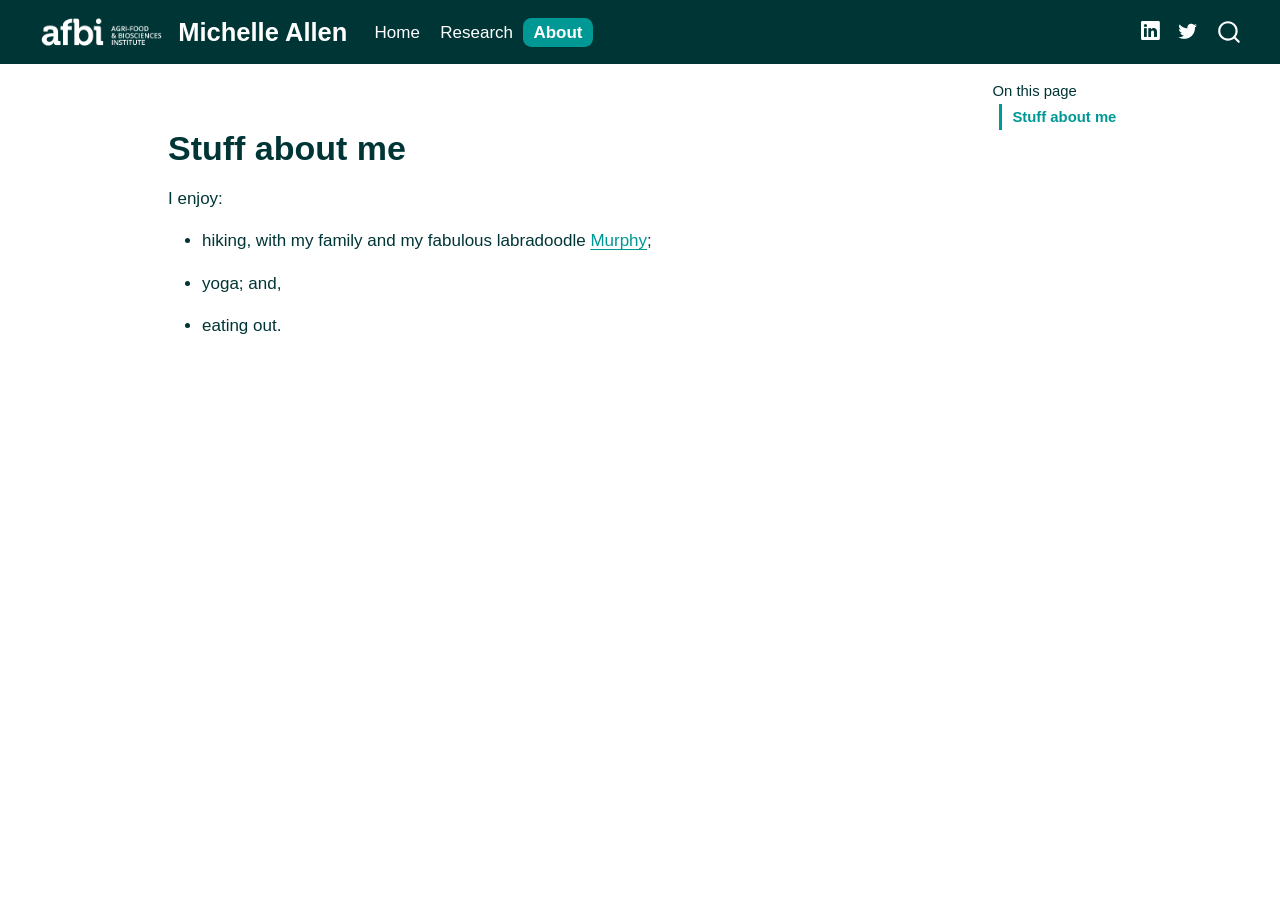
==== docs/about.html @ 397b0a5c "Initial commit" ====
<!DOCTYPE html>
<html xmlns="http://www.w3.org/1999/xhtml" lang="en" xml:lang="en"><head>

<meta charset="utf-8">
<meta name="generator" content="quarto-1.10.18">

<meta name="viewport" content="width=device-width, initial-scale=1.0, user-scalable=yes">


<title>about – Michelle Allen</title>
<style>
/* Default styles provided by pandoc.
** See https://pandoc.org/MANUAL.html#variables-for-html for config info.
*/
span.smallcaps{font-variant: small-caps;}
div.columns{display: flex; gap: 1.5em;}
div.column{flex: auto;}
@media screen {
div.columns{gap: min(4vw, 1.5em);}
div.column{overflow-x: auto;}
}
div.hanging-indent{margin-left: 1.5em; text-indent: -1.5em;}
ul.task-list{list-style: none;}
ul.task-list li input[type="checkbox"] {
  width: 0.8em;
  margin: 0 0.8em 0.2em -1em; /* quarto-specific, see https://github.com/quarto-dev/quarto-cli/issues/4556 */ 
  vertical-align: middle;
}
</style>


<script src="site_libs/quarto-nav/quarto-nav.js"></script>
<script src="site_libs/quarto-nav/headroom.min.js"></script>
<script src="site_libs/clipboard/clipboard.min.js"></script>
<script src="site_libs/quarto-search/autocomplete.umd.js"></script>
<script src="site_libs/quarto-search/fuse.min.js"></script>
<script src="site_libs/quarto-search/quarto-search.js"></script>
<meta name="quarto:offset" content="./">
<script src="site_libs/quarto-html/quarto.js" type="module"></script>
<script src="site_libs/quarto-html/tabsets/tabsets.js" type="module"></script>
<script src="site_libs/quarto-html/popper.min.js"></script>
<script src="site_libs/quarto-html/tippy.umd.min.js"></script>
<script src="site_libs/quarto-html/anchor.min.js"></script>
<link href="site_libs/quarto-html/tippy.css" rel="stylesheet">
<link href="site_libs/quarto-html/quarto-syntax-highlighting-64a204ab8560d761af7679ceaba22944.css" rel="stylesheet" id="quarto-text-highlighting-styles">
<script src="site_libs/bootstrap/bootstrap.min.js"></script>
<link href="site_libs/bootstrap/bootstrap-icons.css" rel="stylesheet">
<link href="site_libs/bootstrap/bootstrap-172ba59bd5e0b52282274ba0c0cc16fc.min.css" rel="stylesheet" append-hash="true" id="quarto-bootstrap" data-mode="light">
<script id="quarto-search-options" type="application/json">{
  "location": "navbar",
  "copy-button": false,
  "collapse-after": 3,
  "panel-placement": "end",
  "type": "overlay",
  "limit": 50,
  "keyboard-shortcut": [
    "f",
    "/",
    "s"
  ],
  "show-item-context": false,
  "language": {
    "search-no-results-text": "No results",
    "search-matching-documents-text": "matching documents",
    "search-copy-link-title": "Copy link to search",
    "search-hide-matches-text": "Hide additional matches",
    "search-more-match-text": "more match in this document",
    "search-more-matches-text": "more matches in this document",
    "search-clear-button-title": "Clear",
    "search-text-placeholder": "",
    "search-detached-cancel-button-title": "Cancel",
    "search-submit-button-title": "Submit",
    "search-label": "Search"
  }
}</script>


<link rel="stylesheet" href="afbi.css">
</head>

<body class="nav-fixed quarto-light">

<div id="quarto-search-results"></div>
  <header id="quarto-header" class="headroom fixed-top">
    <nav class="navbar navbar-expand-lg " data-bs-theme="dark">
      <div class="navbar-container container-fluid">
      <div class="navbar-brand-container mx-auto">
    <a href="https://www.afbini.gov.uk" class="navbar-brand navbar-brand-logo">
    <img src="./images/afbi-white.png" alt="" class="navbar-logo light-content">
    <img src="./images/afbi-white.png" alt="" class="navbar-logo dark-content">
    </a>
    <a class="navbar-brand" href="https://www.afbini.gov.uk">
    <span class="navbar-title">Michelle Allen</span>
    </a>
  </div>
            <div id="quarto-search" class="" title="Search"></div>
          <button class="navbar-toggler" type="button" data-bs-toggle="collapse" data-bs-target="#navbarCollapse" aria-controls="navbarCollapse" role="menu" aria-expanded="false" aria-label="Toggle navigation" onclick="if (window.quartoToggleHeadroom) { window.quartoToggleHeadroom(); }">
  <span class="navbar-toggler-icon"></span>
</button>
          <div class="collapse navbar-collapse" id="navbarCollapse">
            <ul class="navbar-nav navbar-nav-scroll me-auto">
  <li class="nav-item">
    <a class="nav-link" href="./index.html"> 
<span class="menu-text">Home</span></a>
  </li>  
  <li class="nav-item">
    <a class="nav-link" href="./research.html"> 
<span class="menu-text">Research</span></a>
  </li>  
  <li class="nav-item">
    <a class="nav-link active" href="./about.html" aria-current="page"> 
<span class="menu-text">About</span></a>
  </li>  
</ul>
            <ul class="navbar-nav navbar-nav-scroll ms-auto">
  <li class="nav-item compact">
    <a class="nav-link" href="https://www.linkedin.com"> <i class="bi bi-linkedin" role="img">
</i> 
<span class="menu-text"></span></a>
  </li>  
  <li class="nav-item compact">
    <a class="nav-link" href="https://twitter.com"> <i class="bi bi-twitter" role="img">
</i> 
<span class="menu-text"></span></a>
  </li>  
</ul>
          </div> <!-- /navcollapse -->
            <div class="quarto-navbar-tools">
</div>
      </div> <!-- /container-fluid -->
    </nav>
</header>
<!-- content -->
<div id="quarto-content" class="quarto-container page-columns page-rows-contents page-layout-article page-navbar">
<!-- sidebar -->
<!-- margin-sidebar -->
    <div id="quarto-margin-sidebar" class="sidebar margin-sidebar">
        <nav id="TOC" role="doc-toc" class="toc-active">
    <h2 id="toc-title">On this page</h2>
   
  <ul>
  <li><a href="#stuff-about-me" id="toc-stuff-about-me" class="nav-link active" data-scroll-target="#stuff-about-me">Stuff about me</a></li>
  </ul>
</nav>
    </div>
<!-- main -->
<main class="content" id="quarto-document-content"><header id="title-block-header" class="quarto-title-block"></header>




<section id="stuff-about-me" class="level1">
<h1>Stuff about me</h1>
<p>I enjoy:</p>
<ul>
<li><p>hiking, with my family and my fabulous labradoodle <a href="./research.html#image-labradoodle">Murphy</a>;</p></li>
<li><p>yoga; and,</p></li>
<li><p>eating out.</p></li>
</ul>


</section>

</main> <!-- /main -->
<script id="quarto-html-after-body" type="application/javascript">
  window.document.addEventListener("DOMContentLoaded", function (event) {
    const icon = "";
    const anchorJS = new window.AnchorJS();
    anchorJS.options = {
      placement: 'right',
      icon: icon
    };
    anchorJS.add('.anchored');
    const isCodeAnnotation = (el) => {
      for (const clz of el.classList) {
        if (clz.startsWith('code-annotation-')) {                     
          return true;
        }
      }
      return false;
    }
    const onCopySuccess = function(e) {
      // button target
      const button = e.trigger;
      // don't keep focus
      button.blur();
      // flash "checked"
      button.classList.add('code-copy-button-checked');
      var currentTitle = button.getAttribute("title");
      button.setAttribute("title", "Copied!");
      let tooltip;
      if (window.bootstrap) {
        button.setAttribute("data-bs-toggle", "tooltip");
        button.setAttribute("data-bs-placement", "left");
        button.setAttribute("data-bs-title", "Copied!");
        tooltip = new bootstrap.Tooltip(button, 
          { trigger: "manual", 
            customClass: "code-copy-button-tooltip",
            offset: [0, -8]});
        tooltip.show();    
      }
      setTimeout(function() {
        if (tooltip) {
          tooltip.hide();
          button.removeAttribute("data-bs-title");
          button.removeAttribute("data-bs-toggle");
          button.removeAttribute("data-bs-placement");
        }
        button.setAttribute("title", currentTitle);
        button.classList.remove('code-copy-button-checked');
      }, 1000);
      // clear code selection
      e.clearSelection();
    }
    const getTextToCopy = function(trigger) {
      const outerScaffold = trigger.parentElement.cloneNode(true);
      const codeEl = outerScaffold.querySelector('code');
      for (const childEl of codeEl.children) {
        if (isCodeAnnotation(childEl)) {
          childEl.remove();
        }
      }
      return codeEl.innerText;
    }
    const clipboard = new window.ClipboardJS('.code-copy-button:not([data-in-quarto-modal])', {
      text: getTextToCopy
    });
    clipboard.on('success', onCopySuccess);
    if (window.document.getElementById('quarto-embedded-source-code-modal')) {
      const clipboardModal = new window.ClipboardJS('.code-copy-button[data-in-quarto-modal]', {
        text: getTextToCopy,
        container: window.document.getElementById('quarto-embedded-source-code-modal')
      });
      clipboardModal.on('success', onCopySuccess);
    }
      var localhostRegex = new RegExp(/^(?:http|https):\/\/localhost\:?[0-9]*\//);
      var mailtoRegex = new RegExp(/^mailto:/);
        var filterRegex = new RegExp('/' + window.location.host + '/');
      var isInternal = (href) => {
          return filterRegex.test(href) || localhostRegex.test(href) || mailtoRegex.test(href);
      }
      // Inspect non-navigation links and adorn them if external
     var links = window.document.querySelectorAll('a[href]:not(.nav-link):not(.navbar-brand):not(.toc-action):not(.sidebar-link):not(.sidebar-item-toggle):not(.pagination-link):not(.no-external):not([aria-hidden]):not(.dropdown-item):not(.quarto-navigation-tool):not(.about-link)');
      for (var i=0; i<links.length; i++) {
        const link = links[i];
        if (!isInternal(link.href)) {
          // undo the damage that might have been done by quarto-nav.js in the case of
          // links that we want to consider external
          if (link.dataset.originalHref !== undefined) {
            link.href = link.dataset.originalHref;
          }
        }
      }
    function tippyHover(el, contentFn, onTriggerFn, onUntriggerFn) {
      const config = {
        allowHTML: true,
        maxWidth: 500,
        delay: 100,
        arrow: false,
        appendTo: function(el) {
            return el.parentElement;
        },
        interactive: true,
        interactiveBorder: 10,
        theme: 'quarto',
        placement: 'bottom-start',
      };
      if (contentFn) {
        config.content = contentFn;
      }
      if (onTriggerFn) {
        config.onTrigger = onTriggerFn;
      }
      if (onUntriggerFn) {
        config.onUntrigger = onUntriggerFn;
      }
      window.tippy(el, config); 
    }
    const noterefs = window.document.querySelectorAll('a[role="doc-noteref"]');
    for (var i=0; i<noterefs.length; i++) {
      const ref = noterefs[i];
      tippyHover(ref, function() {
        // use id or data attribute instead here
        let href = ref.getAttribute('data-footnote-href') || ref.getAttribute('href');
        try { href = new URL(href).hash; } catch {}
        const id = href.replace(/^#\/?/, "");
        const note = window.document.getElementById(id);
        if (note) {
          return note.innerHTML;
        } else {
          return "";
        }
      });
    }
    const xrefs = window.document.querySelectorAll('a.quarto-xref');
    const processXRef = (id, note) => {
      // Strip column container classes
      const stripColumnClz = (el) => {
        el.classList.remove("page-full", "page-columns");
        if (el.children) {
          for (const child of el.children) {
            stripColumnClz(child);
          }
        }
      }
      stripColumnClz(note)
      if (id === null || id.startsWith('sec-')) {
        // Special case sections, only their first couple elements
        const container = document.createElement("div");
        if (note.children && note.children.length > 2) {
          container.appendChild(note.children[0].cloneNode(true));
          for (let i = 1; i < note.children.length; i++) {
            const child = note.children[i];
            if (child.tagName === "P" && child.innerText === "") {
              continue;
            } else {
              container.appendChild(child.cloneNode(true));
              break;
            }
          }
          if (window.Quarto?.typesetMath) {
            window.Quarto.typesetMath(container);
          }
          return container.innerHTML
        } else {
          if (window.Quarto?.typesetMath) {
            window.Quarto.typesetMath(note);
          }
          return note.innerHTML;
        }
      } else {
        // Remove any anchor links if they are present
        const anchorLink = note.querySelector('a.anchorjs-link');
        if (anchorLink) {
          anchorLink.remove();
        }
        if (window.Quarto?.typesetMath) {
          window.Quarto.typesetMath(note);
        }
        if (note.classList.contains("callout")) {
          return note.outerHTML;
        } else {
          return note.innerHTML;
        }
      }
    }
    for (var i=0; i<xrefs.length; i++) {
      const xref = xrefs[i];
      tippyHover(xref, undefined, function(instance) {
        instance.disable();
        let url = xref.getAttribute('href');
        let hash = undefined; 
        if (url.startsWith('#')) {
          hash = url;
        } else {
          try { hash = new URL(url).hash; } catch {}
        }
        if (hash) {
          const id = hash.replace(/^#\/?/, "");
          const note = window.document.getElementById(id);
          if (note !== null) {
            try {
              const html = processXRef(id, note.cloneNode(true));
              instance.setContent(html);
            } finally {
              instance.enable();
              instance.show();
            }
          } else {
            // See if we can fetch this
            fetch(url.split('#')[0])
            .then(res => res.text())
            .then(html => {
              const parser = new DOMParser();
              const htmlDoc = parser.parseFromString(html, "text/html");
              const note = htmlDoc.getElementById(id);
              if (note !== null) {
                const html = processXRef(id, note);
                instance.setContent(html);
              } 
            }).finally(() => {
              instance.enable();
              instance.show();
            });
          }
        } else {
          // See if we can fetch a full url (with no hash to target)
          // This is a special case and we should probably do some content thinning / targeting
          fetch(url)
          .then(res => res.text())
          .then(html => {
            const parser = new DOMParser();
            const htmlDoc = parser.parseFromString(html, "text/html");
            const note = htmlDoc.querySelector('main.content');
            if (note !== null) {
              // This should only happen for chapter cross references
              // (since there is no id in the URL)
              // remove the first header
              if (note.children.length > 0 && note.children[0].tagName === "HEADER") {
                note.children[0].remove();
              }
              const html = processXRef(null, note);
              instance.setContent(html);
            } 
          }).finally(() => {
            instance.enable();
            instance.show();
          });
        }
      }, function(instance) {
      });
    }
        let selectedAnnoteEl;
        const selectorForAnnotation = ( cell, annotation) => {
          let cellAttr = 'data-code-cell="' + cell + '"';
          let lineAttr = 'data-code-annotation="' +  annotation + '"';
          const selector = 'span[' + cellAttr + '][' + lineAttr + ']';
          return selector;
        }
        const selectCodeLines = (annoteEl) => {
          const doc = window.document;
          const targetCell = annoteEl.getAttribute("data-target-cell");
          const targetAnnotation = annoteEl.getAttribute("data-target-annotation");
          const annoteSpan = window.document.querySelector(selectorForAnnotation(targetCell, targetAnnotation));
          const lines = annoteSpan.getAttribute("data-code-lines").split(",");
          const lineIds = lines.map((line) => {
            return targetCell + "-" + line;
          })
          let top = null;
          let height = null;
          let parent = null;
          if (lineIds.length > 0) {
              //compute the position of the single el (top and bottom and make a div)
              const el = window.document.getElementById(lineIds[0]);
              top = el.offsetTop;
              height = el.offsetHeight;
              parent = el.parentElement.parentElement;
            if (lineIds.length > 1) {
              const lastEl = window.document.getElementById(lineIds[lineIds.length - 1]);
              const bottom = lastEl.offsetTop + lastEl.offsetHeight;
              height = bottom - top;
            }
            if (top !== null && height !== null && parent !== null) {
              // cook up a div (if necessary) and position it 
              let div = window.document.getElementById("code-annotation-line-highlight");
              if (div === null) {
                div = window.document.createElement("div");
                div.setAttribute("id", "code-annotation-line-highlight");
                div.style.position = 'absolute';
                parent.appendChild(div);
              }
              div.style.top = top - 2 + "px";
              div.style.height = height + 4 + "px";
              div.style.left = 0;
              let gutterDiv = window.document.getElementById("code-annotation-line-highlight-gutter");
              if (gutterDiv === null) {
                gutterDiv = window.document.createElement("div");
                gutterDiv.setAttribute("id", "code-annotation-line-highlight-gutter");
                gutterDiv.style.position = 'absolute';
                const codeCell = window.document.getElementById(targetCell);
                const gutter = codeCell.querySelector('.code-annotation-gutter');
                gutter.appendChild(gutterDiv);
              }
              gutterDiv.style.top = top - 2 + "px";
              gutterDiv.style.height = height + 4 + "px";
            }
            selectedAnnoteEl = annoteEl;
          }
        };
        const unselectCodeLines = () => {
          const elementsIds = ["code-annotation-line-highlight", "code-annotation-line-highlight-gutter"];
          elementsIds.forEach((elId) => {
            const div = window.document.getElementById(elId);
            if (div) {
              div.remove();
            }
          });
          selectedAnnoteEl = undefined;
        };
          // Handle positioning of the toggle
      window.addEventListener(
        "resize",
        throttle(() => {
          elRect = undefined;
          if (selectedAnnoteEl) {
            selectCodeLines(selectedAnnoteEl);
          }
        }, 10)
      );
      function throttle(fn, ms) {
      let throttle = false;
      let timer;
        return (...args) => {
          if(!throttle) { // first call gets through
              fn.apply(this, args);
              throttle = true;
          } else { // all the others get throttled
              if(timer) clearTimeout(timer); // cancel #2
              timer = setTimeout(() => {
                fn.apply(this, args);
                timer = throttle = false;
              }, ms);
          }
        };
      }
        // Attach click handler to the DT
        const annoteDls = window.document.querySelectorAll('dt[data-target-cell]');
        for (const annoteDlNode of annoteDls) {
          annoteDlNode.addEventListener('click', (event) => {
            const clickedEl = event.target;
            if (clickedEl !== selectedAnnoteEl) {
              unselectCodeLines();
              const activeEl = window.document.querySelector('dt[data-target-cell].code-annotation-active');
              if (activeEl) {
                activeEl.classList.remove('code-annotation-active');
              }
              selectCodeLines(clickedEl);
              clickedEl.classList.add('code-annotation-active');
            } else {
              // Unselect the line
              unselectCodeLines();
              clickedEl.classList.remove('code-annotation-active');
            }
          });
        }
    const findCites = (el) => {
      const parentEl = el.parentElement;
      if (parentEl) {
        const cites = parentEl.dataset.cites;
        if (cites) {
          return {
            el,
            cites: cites.split(' ')
          };
        } else {
          return findCites(el.parentElement)
        }
      } else {
        return undefined;
      }
    };
    var bibliorefs = window.document.querySelectorAll('a[role="doc-biblioref"]');
    for (var i=0; i<bibliorefs.length; i++) {
      const ref = bibliorefs[i];
      const citeInfo = findCites(ref);
      if (citeInfo) {
        tippyHover(citeInfo.el, function() {
          var popup = window.document.createElement('div');
          citeInfo.cites.forEach(function(cite) {
            var citeDiv = window.document.createElement('div');
            citeDiv.classList.add('hanging-indent');
            citeDiv.classList.add('csl-entry');
            var biblioDiv = window.document.getElementById('ref-' + cite);
            if (biblioDiv) {
              citeDiv.innerHTML = biblioDiv.innerHTML;
            }
            popup.appendChild(citeDiv);
          });
          return popup.innerHTML;
        });
      }
    }
  });
  </script>
</div> <!-- /content -->




</body></html>
---- docs/site_libs/quarto-html/tippy.css ----
.tippy-box[data-animation=fade][data-state=hidden]{opacity:0}[data-tippy-root]{max-width:calc(100vw - 10px)}.tippy-box{position:relative;background-color:#333;color:#fff;border-radius:4px;font-size:14px;line-height:1.4;white-space:normal;outline:0;transition-property:transform,visibility,opacity}.tippy-box[data-placement^=top]>.tippy-arrow{bottom:0}.tippy-box[data-placement^=top]>.tippy-arrow:before{bottom:-7px;left:0;border-width:8px 8px 0;border-top-color:initial;transform-origin:center top}.tippy-box[data-placement^=bottom]>.tippy-arrow{top:0}.tippy-box[data-placement^=bottom]>.tippy-arrow:before{top:-7px;left:0;border-width:0 8px 8px;border-bottom-color:initial;transform-origin:center bottom}.tippy-box[data-placement^=left]>.tippy-arrow{right:0}.tippy-box[data-placement^=left]>.tippy-arrow:before{border-width:8px 0 8px 8px;border-left-color:initial;right:-7px;transform-origin:center left}.tippy-box[data-placement^=right]>.tippy-arrow{left:0}.tippy-box[data-placement^=right]>.tippy-arrow:before{left:-7px;border-width:8px 8px 8px 0;border-right-color:initial;transform-origin:center right}.tippy-box[data-inertia][data-state=visible]{transition-timing-function:cubic-bezier(.54,1.5,.38,1.11)}.tippy-arrow{width:16px;height:16px;color:#333}.tippy-arrow:before{content:"";position:absolute;border-color:transparent;border-style:solid}.tippy-content{position:relative;padding:5px 9px;z-index:1}
---- docs/site_libs/quarto-html/quarto-syntax-highlighting-64a204ab8560d761af7679ceaba22944.css ----
/* quarto syntax highlight colors */
:root {
  --quarto-hl-ot-color: #003B4F;
  --quarto-hl-at-color: #657422;
  --quarto-hl-ss-color: #20794D;
  --quarto-hl-an-color: #5E5E5E;
  --quarto-hl-fu-color: #4758AB;
  --quarto-hl-st-color: #20794D;
  --quarto-hl-cf-color: #003B4F;
  --quarto-hl-op-color: #5E5E5E;
  --quarto-hl-er-color: #AD0000;
  --quarto-hl-bn-color: #AD0000;
  --quarto-hl-al-color: #AD0000;
  --quarto-hl-va-color: #111111;
  --quarto-hl-bu-color: inherit;
  --quarto-hl-ex-color: inherit;
  --quarto-hl-pp-color: #AD0000;
  --quarto-hl-in-color: #5E5E5E;
  --quarto-hl-vs-color: #20794D;
  --quarto-hl-wa-color: #5E5E5E;
  --quarto-hl-do-color: #5E5E5E;
  --quarto-hl-im-color: #00769E;
  --quarto-hl-ch-color: #20794D;
  --quarto-hl-dt-color: #AD0000;
  --quarto-hl-fl-color: #AD0000;
  --quarto-hl-co-color: #5E5E5E;
  --quarto-hl-cv-color: #5E5E5E;
  --quarto-hl-cn-color: #8f5902;
  --quarto-hl-sc-color: #5E5E5E;
  --quarto-hl-dv-color: #AD0000;
  --quarto-hl-kw-color: #003B4F;
}

/* other quarto variables */
:root {
  --quarto-font-monospace: SFMono-Regular, Menlo, Monaco, Consolas, "Liberation Mono", "Courier New", monospace;
}

/* syntax highlight based on Pandoc's rules */
pre > code.sourceCode > span {
  color: #003B4F;
}

code.sourceCode > span {
  color: #003B4F;
}

div.sourceCode,
div.sourceCode pre.sourceCode {
  color: #003B4F;
}

/* Normal */
code span {
  color: #003B4F;
}

/* Alert */
code span.al {
  color: #AD0000;
  font-style: inherit;
}

/* Annotation */
code span.an {
  color: #5E5E5E;
  font-style: inherit;
}

/* Attribute */
code span.at {
  color: #657422;
  font-style: inherit;
}

/* BaseN */
code span.bn {
  color: #AD0000;
  font-style: inherit;
}

/* BuiltIn */
code span.bu {
  font-style: inherit;
}

/* ControlFlow */
code span.cf {
  color: #003B4F;
  font-weight: bold;
  font-style: inherit;
}

/* Char */
code span.ch {
  color: #20794D;
  font-style: inherit;
}

/* Constant */
code span.cn {
  color: #8f5902;
  font-style: inherit;
}

/* Comment */
code span.co {
  color: #5E5E5E;
  font-style: inherit;
}

/* CommentVar */
code span.cv {
  color: #5E5E5E;
  font-style: italic;
}

/* Documentation */
code span.do {
  color: #5E5E5E;
  font-style: italic;
}

/* DataType */
code span.dt {
  color: #AD0000;
  font-style: inherit;
}

/* DecVal */
code span.dv {
  color: #AD0000;
  font-style: inherit;
}

/* Error */
code span.er {
  color: #AD0000;
  font-style: inherit;
}

/* Extension */
code span.ex {
  font-style: inherit;
}

/* Float */
code span.fl {
  color: #AD0000;
  font-style: inherit;
}

/* Function */
code span.fu {
  color: #4758AB;
  font-style: inherit;
}

/* Import */
code span.im {
  color: #00769E;
  font-style: inherit;
}

/* Information */
code span.in {
  color: #5E5E5E;
  font-style: inherit;
}

/* Keyword */
code span.kw {
  color: #003B4F;
  font-weight: bold;
  font-style: inherit;
}

/* Operator */
code span.op {
  color: #5E5E5E;
  font-style: inherit;
}

/* Other */
code span.ot {
  color: #003B4F;
  font-style: inherit;
}

/* Preprocessor */
code span.pp {
  color: #AD0000;
  font-style: inherit;
}

/* SpecialChar */
code span.sc {
  color: #5E5E5E;
  font-style: inherit;
}

/* SpecialString */
code span.ss {
  color: #20794D;
  font-style: inherit;
}

/* String */
code span.st {
  color: #20794D;
  font-style: inherit;
}

/* Variable */
code span.va {
  color: #111111;
  font-style: inherit;
}

/* VerbatimString */
code span.vs {
  color: #20794D;
  font-style: inherit;
}

/* Warning */
code span.wa {
  color: #5E5E5E;
  font-style: italic;
}

.prevent-inlining {
  content: "</";
}

/*# sourceMappingURL=9d8d5bb603a83b8298b89080a598c93b.css.map */
---- docs/afbi.css ----
/* Main font colour */ 
 body {
  color: #003536 !important; /* Main font color */
  font-family: "Open Sans", Sans-Serif;
}

/* Main content links */
main a {
  color: #009895 !important;
  text-decoration: underline;
}

main a:hover {
  color: #009895 !important;
  font-weight: 700;
  text-decoration: underline;
  text-decoration-thickness: 3px;
}

/* Header background above announcement (and behind it) */
#quarto-header {
  background-color: #009895 !important; /* AFBI blue */
}


/* Base page footer styling */
.nav-footer {
  background-color: #003536 !important;
  color: #ffffff !important;
  padding: 0rem !important;
  margin: 0rem !important;
  font-size: 0.9rem;
  min-height: 1.5rem;
  display: flex;
  align-items: center !important;
}


.nav-footer p {
  margin: 0rem !important;
  font-weight: 700;
  font-style: italic;
}


.navbar-logo {
  display: inline-block;
  vertical-align: middle;
  href: 'https://www.afbini.gov.uk';
  padding-bottom: 0px;
  padding-top: 0px;
  padding-right: 0px;
  padding-left: 0px;
  max-height: 50px;
  max-width: 150px;
}

/* Replace AFBI text with logo */
.navbar .navbar-nav .nav-link[href*="afbini.gov.uk"] {
  font-size: 0;
}

.navbar .navbar-nav .nav-link[href*="afbini.gov.uk"]::before {
  content: "";
  display: inline-block;
  background-image: url("logo/afbi-white.png");
  background-repeat: no-repeat;
  background-size: contain;
  height: 40px;
  width: 160px;
}

/* Reduce navbar height */
.navbar {
  padding-top: 0.1rem;
  padding-bottom: 0.1rem;
}

/* Reduce vertical padding of navigation links */
.navbar-nav .nav-link {
  padding-top: 0.1rem;
  padding-bottom: 0.1rem;
}

/* Bold the website title in the navbar */
.navbar-brand {
  font-weight: 700;
  font-size: 1.5rem;
  color: white !important;
}

/* Allow brand (logo + title) to wrap */
.navbar-brand-container {
  display: flex;
  align-items: center;
  flex-wrap: wrap;
  gap: 0.1rem;
}

/* Allow the title text to wrap */
.navbar-title {
  white-space: normal;
  line-height: 1.1;
}


/* Active navbar link background */
.navbar .nav-link.active,
.navbar-nav .nav-link.show {
  background-color: #009895 !important; /* colour of your choice */
  color: #ffffff !important;
  border-radius: 0.5rem; /* optional */
  font-weight: bold;
}

/* Navbar text */
.navbar,
.navbar-nav .nav-link,
.navbar-brand,
.navbar-title {
  color: white !important;
}

/* Navbar text on hover */
.navbar-nav .nav-link:hover,
.navbar-brand:hover,
.navbar-title:hover {
  color: white !important;
  font-weight: bold;
}


/* Quarto search icon */
.aa-SubmitIcon {
  color: white !important;
  fill: white !important
}

/* TOC inactive */
#TOC a {
  color: #003536 !important;
  font-weight: 400 !important;
}

/* TOC hover */
#TOC a:hover {
  color: #009895 !important;
  font-weight: 400 !important;
  text-decoration: none;
}

/* TOC active */
#TOC .active,
#TOC a.active {
  color: #009895 !important;
  font-weight: 700 !important;
  border-left: 3px solid #009895 !important;
}

/* Card header background colour and text colour */
.card-header {
  background-color: #009895 !important; /* colour of your choice */
  color: #ffffff !important;
  font-weight: bold;
}


/* Change border colour of all cards */
.card {
  border: 1.5px solid #009895 !important;   /* your colour */
  background-color: #F6FAFA !important;
}


.navbar, .navbar-brand .navbar-nav{
  background-color: #003536;
  border-color: #009895 !important;
  color: white !important;
  height: auto;
}

.navbar-inverse .navbar-nav > .active > a,
.navbar-inverse .navbar-nav > li > a:hover,
.navbar-inverse .navbar-nav > li > a:focus {
    background-color: #009895;
    color: white !important;
}

.navbar-inverse .navbar-nav > .active > a:hover,
.navbar-inverse .navbar-nav > .active > a:focus {
  color: white !important;
  background-color: #009895;
}

.navbar-inverse .navbar-toggle:active,
.navbar-inverse .navbar-toggle:hover,
.navbar-inverse .navbar-toggle:focus {
  background-color: #009895;
}

.navbar-inverse .navbar-collapse,
.navbar-inverse .navbar-form {
  border-color: #009895;
}

.nav-tabs >li.active >a, 
.nav-tabs >li .active >a:focus, 
.nav-tabs >li .active>a:hover{
 border-bottom-color: 1px solid transparent; 
 background-color: #009895 !important;
 color: #FFFFFF !important;
}




.nav>li>a {
    position: relative;
    display: block;
    color: #009895;
}

.nav-pills>li.active>a, .nav-pills>li.active>a:hover, .nav-pills>li.active>a:focus {
    color: white !important;
    background-color: #009895;
}

.dropdown-menu > .active > a,
.dropdown-menu > .active > a:hover
.dropdown-menu > .active > a:focus {
  color: #ffffff!important; 
  background-color: #009895!important;
}


/* Change all font colour */
.dygraph-container {
  color: #003536 !important;   /* replace with your colour */
}

/* dygraph styling main title */
.dygraph-title {
  text-align: left !important;
  margin-top: 0px !important;
  margin-bottom: 0px !important;
}

/* y‑axis line */
.dygraph-xaxis,
.dygraph-yaxis {
  stroke: #DEDAD7 !important;     /* your chosen colour */
  stroke-width: 1.5px !important;
}


/* dygraph styling y axis labels */
.dygraph-axis-label-y {
  padding-right: 10px !important;   /* Increase this value for more space */
}

/* dygraph styling x axis labels */
.dygraph-axis-label-x {
  font-size: 13px !important;   /* adjust size here */
  white-space: nowrap !important;     /* prevents wrapping */
  padding-right: 0px !important;
  padding-left: 0px !important;
  margin-left: 0px !important;
  margin-right: 0px !important;
}

/* dygraph legend styling */
.dygraph-legend {
  background-color: #F4F9F9 !important;  
  font-weight: bold !important;
  top: 2px !important;   /* adjust upwards */
}


/* Dashboard header */
.dashboard-header {
  display: flex;
  justify-content: flex-end;
  font-size: 0.9rem;
  opacity: 0.85;
  white-space: nowrap;
  padding-bottom: 0 !important;
  margin-bottom: 0 !important;
  gap: 0 !important;
  color: #003536 !important; /* Main font color */
  overflow: hidden;
}



/* Tighten spacing BELOW "Last updated" header */
.dashboard-header.bslib-grid-item.html-fill-item {
  margin-bottom: 0 !important;
  padding-bottom: 0 !important;
  gap: 0 !important;
}


.bslib-page-fill {
  gap: 0 !important;
  padding: 0 !important;
  margin: 0 !important;
}

.quarto-dashboard .quarto-dashboard-content>.tab-content>.dashboard-page>.dashboard-toolbar-container>.toolbar-content, .quarto-dashboard .quarto-dashboard-content>.tab-content>.dashboard-page:not(.dashboard-sidebar-container)>*:not(.dashboard-toolbar-container) {
    padding: 0.5em;
}


/* ===== FORCE mobile font scaling in Quarto dashboards ===== */
@media (max-width: 768px) {

  /* Entire dashboard content */
  .dashboard,
  .dashboard-content,
  .content {
    font-size: 0.85rem;
  }

  /* Card bodies (this is the key selector) */
  .dashboard .card-body {
    font-size: 0.85rem;
  }

  /* Card titles */
  .dashboard .card-title {
    font-size: 1rem;
  }

  /* Headings inside cards */
  .dashboard .card h1 { font-size: 1.1rem; }
  .dashboard .card h2 { font-size: 1.0rem; }
  .dashboard .card h3 { font-size: 0.95rem; }

  /* Value boxes */
  .dashboard .value-box-value {
    font-size: 1.4rem;
  }

  .dashboard .value-box-title {
    font-size: 0.85rem;
  }


  /* Reduce grid gap between dashboard rows / cards */
  .bslib-page-fill {
    gap: 0.5rem !important;
    padding: 0.5rem !important;
  }

  /* Reduce spacing above first widget (common mobile issue) */
  .dashboard-content > .html-fill-container:first-child {
    margin-top: 0 !important;
  }

  /* Slightly tighten card padding on mobile */
  .card-body {
    padding: 0.75rem !important;
  }
  


}
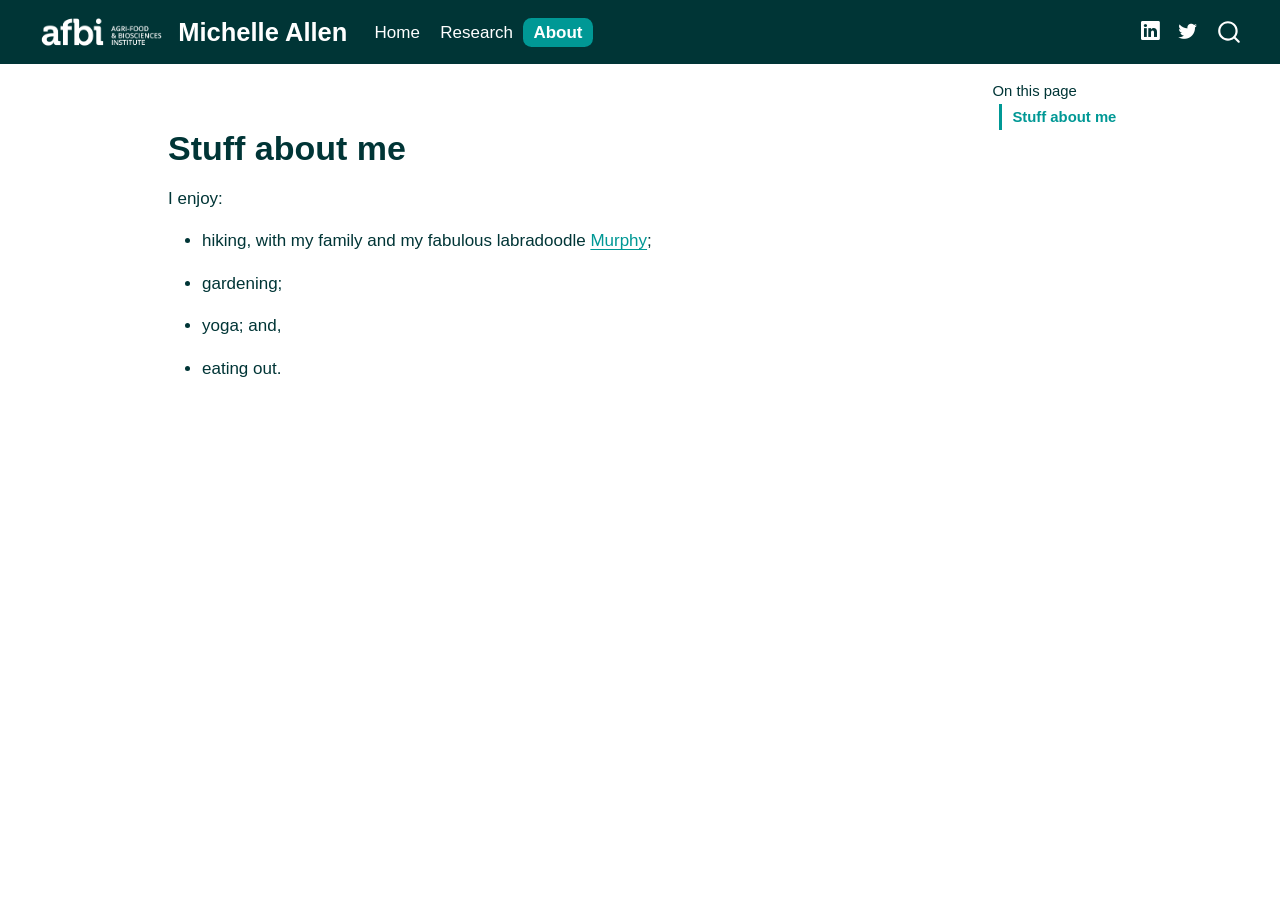
==== commit 87afdfdc: "Content and layout changes Content and layout changes to research.qmd" ====
--- a/docs/about.html
+++ b/docs/about.html
@@ -73,6 +73,15 @@
     "search-label": "Search"
   }
 }</script>
+<script>
+document.addEventListener("DOMContentLoaded", function () {
+  const logoLink = document.querySelector(".navbar-brand-logo");
+  if (logoLink) {
+    logoLink.setAttribute("target", "_blank");
+    logoLink.setAttribute("rel", "noopener noreferrer");
+  }
+});
+</script>
 
 
 <link rel="stylesheet" href="afbi.css">
@@ -154,6 +163,7 @@
 <p>I enjoy:</p>
 <ul>
 <li><p>hiking, with my family and my fabulous labradoodle <a href="./research.html#image-labradoodle">Murphy</a>;</p></li>
+<li><p>gardening;</p></li>
 <li><p>yoga; and,</p></li>
 <li><p>eating out.</p></li>
 </ul>
--- a/docs/afbi.css
+++ b/docs/afbi.css
@@ -166,10 +166,37 @@
 }
 
 
-/* Change border colour of all cards */
-.card {
-  border: 1.5px solid #009895 !important;   /* your colour */
-  background-color: #F6FAFA !important;
+/* Change callout border and heading colours */
+
+.callout.callout-style-default {
+    border-left: 5px solid  #0098a5!important;
+    border-right: 1px solid  #0098a5!important;
+    border-top: 1px solid  #0098a5!important;
+    border-bottom: 1px solid  #0098a5!important;
+    border-color: #0098a5!important;
+    border-radius: 5px;
+}
+
+ 
+
+.callout.callout-style-default>div.callout-header {
+    background-color: #F4F9F9!important;
+    border-bottom: none;
+    font-weight: 600;
+    opacity: 85%;
+    font-size: .9rem;
+    padding-left: .5em;
+    padding-right: .5em;
+}
+
+ 
+
+/* Target only callout-note blocks */
+
+.narrow {
+    width: 30%;           /* Set desired width (px, %, em, etc.) */
+    min-width: 350px;     /* Optional: prevent it from being too narrow */
+    max-width: 500px;     /* Optional: prevent it from being too wide */
 }
 
 
